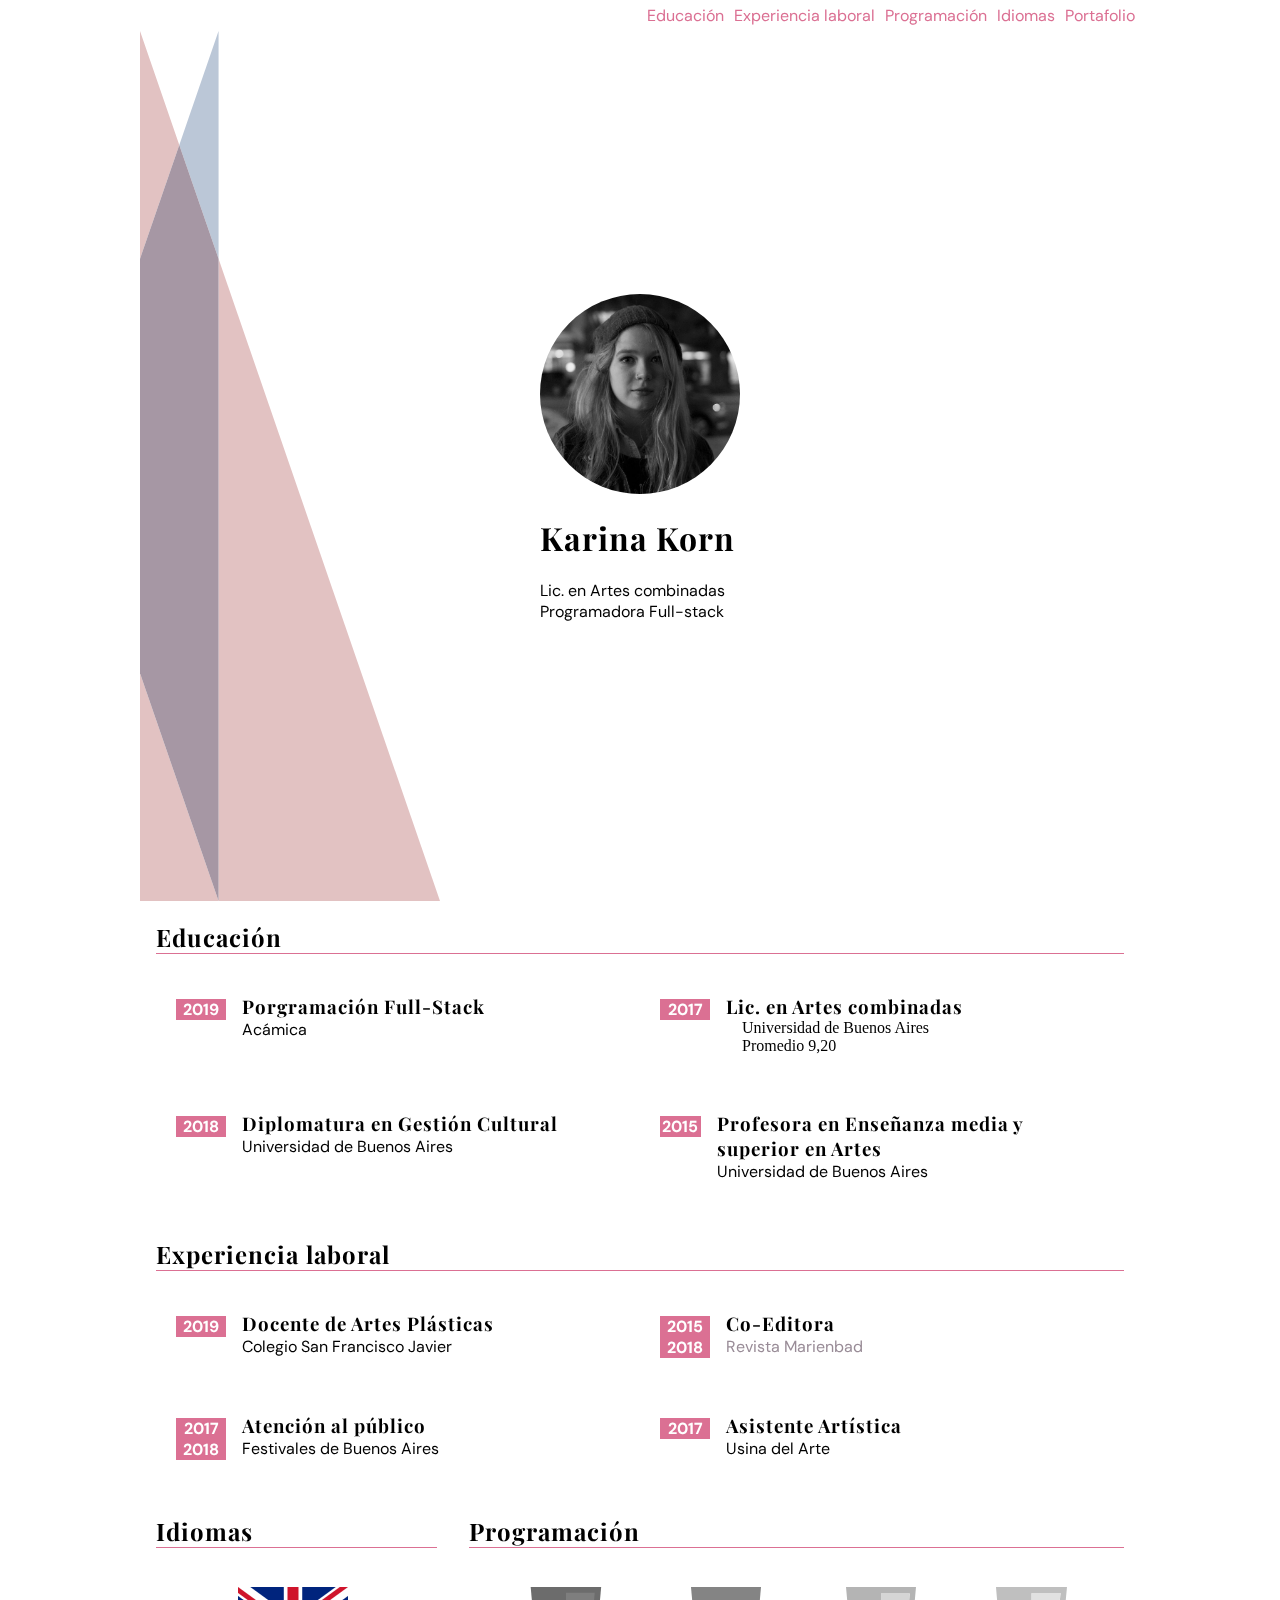
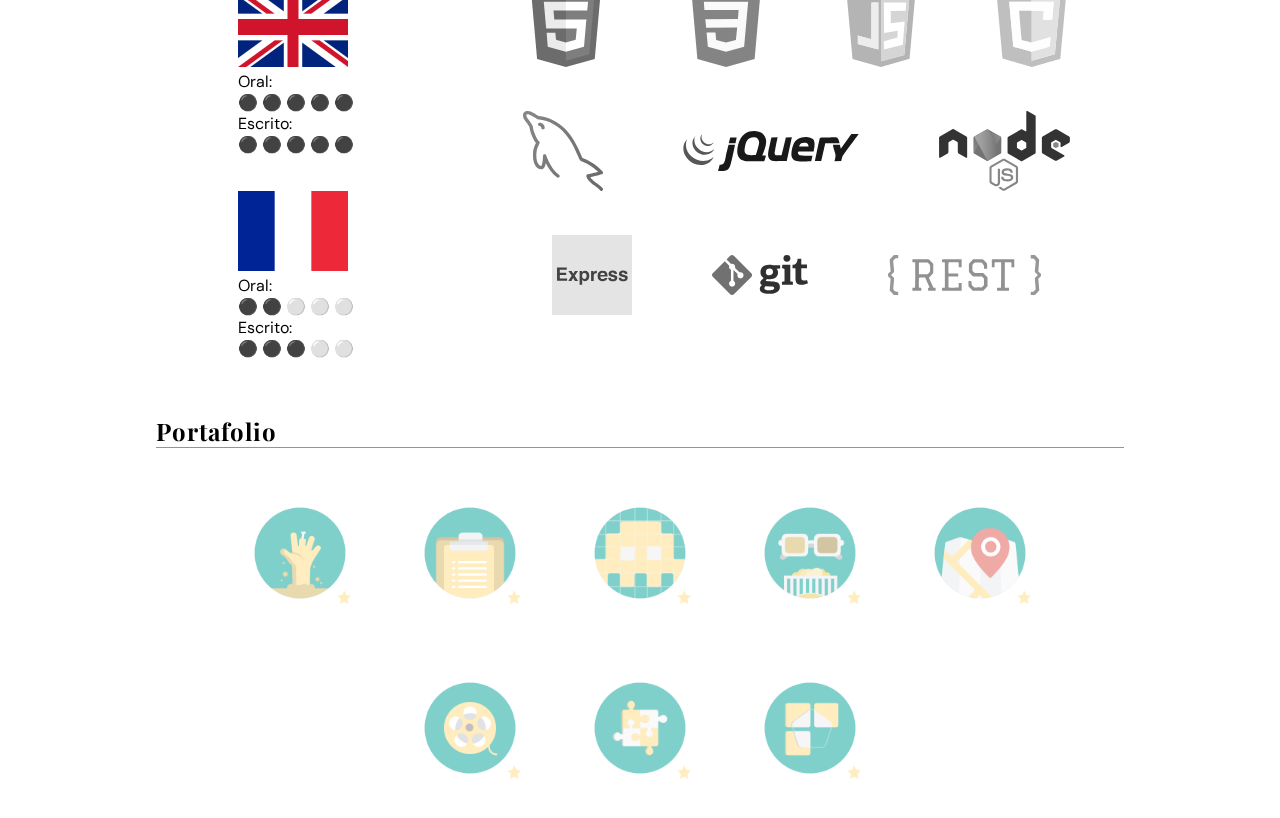
==== index.html @ 9b8652dd "Fixing github pages" ====
<!DOCTYPE html>
<html lang="es">

<head>
    <meta charset="UTF-8">
    <meta name="viewport" content="width=device-width, initial-scale=1.0">
    <meta http-equiv="X-UA-Compatible" content="ie=edge">
    <title>CV Karina Korn</title>
    <link href="https://fonts.googleapis.com/css?family=DM+Sans|Playfair+Display&display=swap" rel="stylesheet">
    <link rel="stylesheet" href="style.css">
    <!-- FAVICON -->
    <link rel="apple-touch-icon" sizes="57x57" href="favicon/apple-icon-57x57.png">
    <link rel="apple-touch-icon" sizes="60x60" href="favicon/apple-icon-60x60.png">
    <link rel="apple-touch-icon" sizes="72x72" href="favicon/apple-icon-72x72.png">
    <link rel="apple-touch-icon" sizes="76x76" href="favicon/apple-icon-76x76.png">
    <link rel="apple-touch-icon" sizes="114x114" href="favicon/apple-icon-114x114.png">
    <link rel="apple-touch-icon" sizes="120x120" href="favicon/apple-icon-120x120.png">
    <link rel="apple-touch-icon" sizes="144x144" href="favicon/apple-icon-144x144.png">
    <link rel="apple-touch-icon" sizes="152x152" href="favicon/apple-icon-152x152.png">
    <link rel="apple-touch-icon" sizes="180x180" href="favicon/apple-icon-180x180.png">
    <link rel="icon" type="image/png" sizes="192x192" href="favicon/android-icon-192x192.png">
    <link rel="icon" type="image/png" sizes="32x32" href="favicon/favicon-32x32.png">
    <link rel="icon" type="image/png" sizes="96x96" href="favicon/favicon-96x96.png">
    <link rel="icon" type="image/png" sizes="16x16" href="favicon/favicon-16x16.png">
    <link rel="manifest" href="/favicon/manifest.json">
    <meta name="msapplication-TileColor" content="#ffffff">
    <meta name="msapplication-TileImage" content="/favicon/ms-icon-144x144.png">
    <meta name="theme-color" content="#ffffff">
    <!-- END FAVICON -->
</head>

<body>
    <div class="main_container">

        <header>
            <nav id="menu_principal" class="flex_container flex_right">
                <a class="hvr-underline-from-center " href="#educacion">Educación</a>
                <a class="hvr-underline-from-center" href="#laboral"> Experiencia laboral </a>
                <a class="hvr-underline-from-center" href="#programacion"> Programación </a>
                <a class="hvr-underline-from-center" href="#idiomas"> Idiomas</a>
                <a class="hvr-underline-from-center" href="#portafolio"> Portafolio</a>
            </nav>
            <div id="portada">
                <img src="portada/bkg01.svg" alt="Fondo">
            </div>
            <div id="presentacion" class="flex_container flex_center flex_middle">
                <div>
                    <div class="avatar" alt="Karina Korn">
                    </div>
                    <h1> Karina Korn</h1>
                    <p>Lic. en Artes combinadas</br>Programadora Full-stack</p>
                </div>
            </div>
        </header>
        <section id="educacion">
            <h2>Educación</h2>
            <div class="flex_container flex_wrap">
                <div class="card">
                    <div class="title">
                        <h3>Porgramación Full-Stack</h3>
                        <p>Acámica</p>
                    </div>
                    <div class="year">
                        <div>
                            <span>2019</span>
                        </div>
                    </div>
                </div>
                <div class="card">
                    <div class="title">
                        <h3>Lic. en Artes combinadas</h3>
                        <section>Universidad de Buenos Aires</br>Promedio 9,20</P>
                    </div>
                    <div class="year">
                        <div>
                            <span>2017</span>
                        </div>
                    </div>
                </div>
                <div class="card">
                    <div class="title">
                        <H3>Diplomatura en Gestión Cultural</H3>
                        <p>Universidad de Buenos Aires</p>
                    </div>
                    <div class="year">
                        <div>
                            <span> 2018</span>
                        </div>
                    </div>
                </div>
                <div class="card">
                    <div class="title">
                        <h3>Profesora en Enseñanza media y superior en Artes</h3>
                        <p>Universidad de Buenos Aires</p>
                    </div>
                    <div class="year">
                        <div>
                            <span> 2015</span>
                        </div>
                    </div>
                </div>
            </div>
        </section>
        <section id="laboral">
            <h2>Experiencia laboral</h2>
            <div class="flex_container flex_wrap flex_space_around">
                <div class="card">
                    <div class="title">
                        <h3>Docente de Artes Plásticas</h3>
                        <p>Colegio San Francisco Javier</p>
                    </div>
                    <div class="year">
                        <div>
                            <span>2019</span>
                        </div>
                    </div>
                </div>
                <div class="card">
                    <div class="title">
                        <h3>Co-Editora</h3>
                        <p><a href="http://www.marienbad.com.ar/autor/karina-korn" target="_blank">Revista
                                Marienbad</a></p>
                    </div>
                    <div class="year">
                        <div>
                            <span>2015</span>
                            </br><span>2018</span>
                        </div>
                    </div>
                </div>
                <div class="card">
                    <div class="title">
                        <h3>Atención al público</h3>
                        <p>Festivales de Buenos Aires</p>
                    </div>
                    <div class="year">
                        <div>
                            <span>2017</span>
                            </br><span>2018</span>
                        </div>
                    </div>
                </div>
                <div class="card">
                    <div class="title">
                        <h3>Asistente Artística</h3>
                        <p>Usina del Arte</p>
                    </div>
                    <div class="year">
                        <div>
                            <span>2017</span>
                        </div>
                    </div>
                </div>
            </div>
        </section>

        <div id="container_programacion_idiomas" class="flex_container">
            <section id="idiomas">
                <h2>Idiomas</h2>
                <div class="flex_container flex_center">
                    <div class="flex_column">
                        <div class="card flex_column">
                            <div class="flag">
                                <img src="idiomas/ingles.png" alt="Inglés" title="Inglés">
                            </div>
                            <div class="level">
                                <p>
                                    Oral: </br>
                                    &#9899 &#9899 &#9899 &#9899 &#9899 </br>
                                    Escrito:</br>
                                    &#9899 &#9899 &#9899 &#9899 &#9899
                                </p>
                            </div>
                        </div>
                        <div class="card flex_column">
                            <div class="flag">
                                <img src="idiomas/francia.svg" alt="Francés" title="Francés">
                            </div>
                            <div class="level">
                                <p>
                                    Oral: </br>
                                    &#9899 &#9899 &#9898 &#9898 &#9898 </br>
                                    Escrito: </br>
                                    &#9899 &#9899 &#9899 &#9898 &#9898
                                </p>
                            </div>
                        </div>
                    </div>
                </div>
            </section>
            <section id="programacion">
                <h2>Programación</h2>
                <div class="thumbnav flex_container flex_wrap flex_center flex_middle">
                    <div class="thumbimg"><img src="programacion/HTML5.svg" alt="HTML5" title="HTML5"></div>
                    <div class="thumbimg"><img src="programacion/css-3.svg" alt="CSS3" title="CSS3"></div>
                    <div class="thumbimg"><img src="programacion/js.svg" alt="JavaScript Vanilla" title="JavaScript Vanilla">
                    </div>
                    <div class="thumbimg"><img src="programacion/canvas.svg" alt="Canvas" title="Canvas"></div>
                    <div class="thumbimg"><img src="programacion/mysql.svg" alt="MYSQL" title="MYSQL"></div>
                    <div class="thumbimg thumb_mini"><img src="programacion/jquery.svg" alt="JQUERY" title="JQUERY"></div>
                    <div class="thumbimg"><img src="programacion/node.svg" alt="Node.JS" title="Node.JS"></div>
                    <div class="thumbimg"><img src="programacion/express.svg" alt="Express" title="Express"></div>
                    <div class="thumbimg thumb_mini"><img src="programacion/Git.svg" alt="Git" title="Git"></div>
                    <div class="thumbimg thumb_mini"><img src="programacion/api-rest.svg" alt="APIs-Rest" title="APIs-Rest">
                    </div>
                </div>
            </section>
        </div>

        <section id="portafolio" class="section">
            <h2>Portafolio</h2>
            <div class="thumbnav flex_container flex_wrap flex_center flex_middle">
                <div class="thumbimg"><a href="Proximamente/Proximamente.html" target="_blank"><img
                            src="portafolio/ciudad-zombie-icon.png" alt="Ciudad Zombie" title="Ir a Ciudad Zombie"></a>
                </div>
                <div class="thumbimg"><a href="Proximamente/Proximamente.html" target="_blank"><img
                            src="portafolio/encuestados-icon.png" alt="Encuestados" title="Ir a Encuestados"></a></div>
                <div class="thumbimg"><a href="Proximamente/Proximamente.html" target="_blank"><img
                            src="portafolio/pixel-art-icon.png" alt="Pixel Art" title="Ir a Pixel Art"></a></div>
                <div class="thumbimg"><a href="Proximamente/Proximamente.html" target="_blank"><img
                            src="portafolio/peli-vs-peli-icon.png" alt="Peli vs Peli" title="Ir a Peli vs Peli"></a></div>
                <div class="thumbimg"><a href="Proximamente/Proximamente.html" target="_blank"><img
                            src="portafolio/mapa-interactivo-icon.png" alt="Mapa Interactivo" title="Ir a Mapa Interactivo"></a>
                </div>
                <div class="thumbimg"><a href="Proximamente/Proximamente.html" target="_blank"><img
                            src="portafolio/que-veo-icon.png" alt="Qué Veo" title="Ir a Qué veo"></a></div>
                <div class="thumbimg"><a href="Proximamente/Proximamente.html" target="_blank"><img
                                src="portafolio/recargado-icon.png" alt="Recargado" title="Ir a Recargado"></a></div>
                <div class="thumbimg"><a href="Proximamente/Proximamente.html" target="_blank"><img
                            src="portafolio/rompecabezas-icon.png" alt="Rompecabeza" title="Ir a Rompecabezas"></a></div>
            </div>
        </section>
    </div>
</body>

</html>
---- style.css ----
/* AJUSTES GENERALES */
body {
    /* flex: 100%;   */
    margin: 0px;  
}
/* .main_container {
    width: 1000px;
    margin: 0px auto;
} */
.flex_container {
    display: flex;
}
.flex_center {
    justify-content: center;
} 
.flex_right {
    justify-content: flex-end;
}
.flex_left {
    justify-content: flex-start;
}
.flex_space_around {
    justify-content: space-around;
}
.flex_middle {
    align-items: center;
}
.flex_column  {
    flex-direction: column;
}
.flex_wrap {
    flex-wrap: wrap;
}

/* TIPOGRAFÍAS */
span, p, a {
    font-family: 'DM Sans', sans-serif;
}
h1, h2, h3 {
    font-family: 'Playfair Display', serif;
    letter-spacing: 1px;
}
a {
    text-decoration: none;
}

/* ICONOS e IMAGENES */
.avatar {
    width: 200px;
    height: 200px;
    border-radius: 100%;
    background-image: url("portada/Karina.jpg");
    background-position: center;
    background-size: cover;
}
.flag img {
    width: 110px;
    height: 80px;
}
/* NAV */
/* Underline From Center */
.hvr-underline-from-center {
    display: inline-block;
    vertical-align: middle;
    -webkit-transform: perspective(1px) translateZ(0);
    transform: perspective(1px) translateZ(0);
    box-shadow: 0 0 1px rgba(0, 0, 0, 0);
    position: relative;
    overflow: hidden;
  }
  .hvr-underline-from-center:before {
    content: "";
    position: absolute;
    z-index: -1;
    left: 51%;
    right: 51%;
    bottom: 0;
    background:#BBC7D7;
    height: 2px;
    -webkit-transition-property: left, right;
    transition-property: left, right;
    -webkit-transition-duration: 0.3s;
    transition-duration: 0.3s;
    -webkit-transition-timing-function: ease-out;
    transition-timing-function: ease-out;
  }
  .hvr-underline-from-center:hover:before, .hvr-underline-from-center:focus:before, .hvr-underline-from-center:active:before {
    left: 0;
    right: 0;
  }

/* PORTADA */
#portada {
    position: absolute;
    mix-blend-mode: multiply;
}
#portada img,
#presentacion {
    height: calc(100vh - 30px);
}
nav#menu_principal {
    background-color: white;
}
nav#menu_principal a {
    color: palevioletred;
    padding: 5px;
}

/* SECCIONES */
section  {
    margin: 0px 16px;
}
section h2 {
    border-bottom: 1px solid palevioletred;
}

/* CARD */
.card {
    flex: 40%;
    display: flex;
    margin: 20px;
}
.card p {
    margin-top: 0px;
}
.card a, a:visited {
    color: rgb(153, 140, 151);
}
.title {
    order: 1;
    margin-left: 16px;
}
.title h3 {
    color: black;
    font-style: bold;
    margin: 0px;
}
.year {
    flex-basis: 50px;
    order: -1;
}
.year>div {
    background-color: palevioletred;
    text-align: center;
    margin-top: 5px;
}
.year span {
    color: white;
    font-weight: bold;
}

/* SIDE */
#idiomas {
    flex: 30%;
}

/* PROGRAMACION  */
#programacion {
    flex: 70%;
}
#programacion .thumbimg {
    margin: 20px 40px;
}
#programacion .thumbimg img {
    height: 80px;
}
#programacion .thumb_mini img {
    height: 40px;
}
#programacion .thumbimg {
    filter: grayscale(1);
    transition-duration: 0.5s;
}
#programacion .thumbimg:hover {
    filter: grayscale(0);
}

/* PORTAFOLIO */
#portafolio .thumbimg img {
    width: 170px;
}
#portafolio .thumbimg {
    opacity: 0.5;
    transition-duration: 0.5s;
}
#portafolio .thumbimg:hover {
    opacity: 1;
}


/* RESPONSIVE */
/* Extra small devices (phones, 639px and down) */
@media only screen and (max-width: 639px) {
    .main_container {
        flex-wrap: wrap;
    }
    #portada img,
    #presentacion {
    width: 100vw;
    }
    nav#menu_principal  {
        justify-content: center;
        flex-wrap: wrap;
    }

    .flex_container {
        flex-wrap: wrap;
        width: 100%;
    }
    section {
        margin: 0px 15px;
    }
    #container_programacion_idiomas {
        flex-direction: column;
        justify-content: center;
    }
    #idiomas .card {
        margin-bottom: 60px;
    }
    #idiomas .card:last-child {
        margin-bottom: 30px;
    }
    .level, .flag img {
        height: 70px;
    }
    #programacion .thumbimg img {
        width: 80px;
        height: 60px;
    }
    #programacion .thumb_mini img {
        height: 80px;
    }
    #portafolio .thumbimg img {
        width: 150px;
    }
} 


/* Medium devices (landscape tablets, 768px and up) */
@media only screen and (min-width: 768px) {
    .container {
        flex-basis: 900px;
    }
} 

/* Large devices (laptops/desktops, 992px and up) */
@media only screen and (min-width: 1200px) {
    .main_container {
        width: 1000px;
        margin: 0px auto;
    }

} 


/*  PENDIENTE !
    - Arreglar el responsive y el breaking-line
   
    

*/
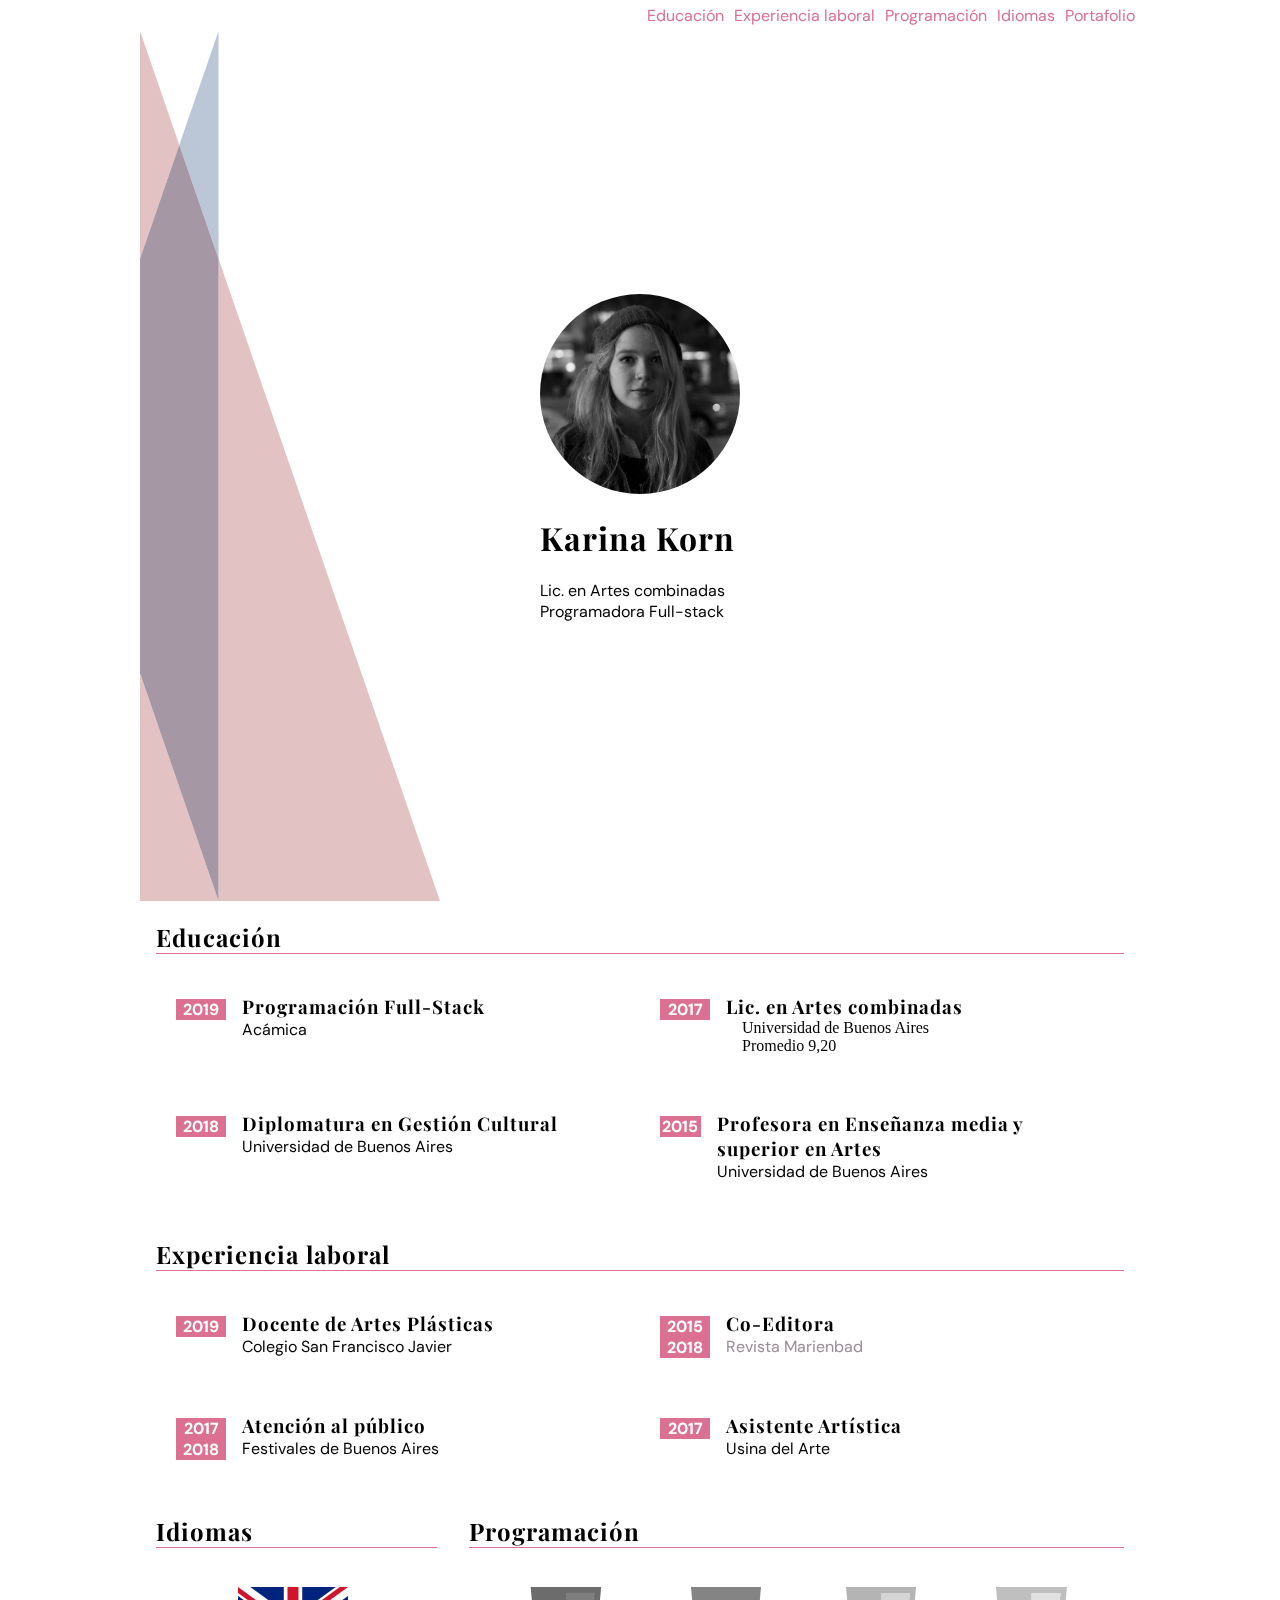
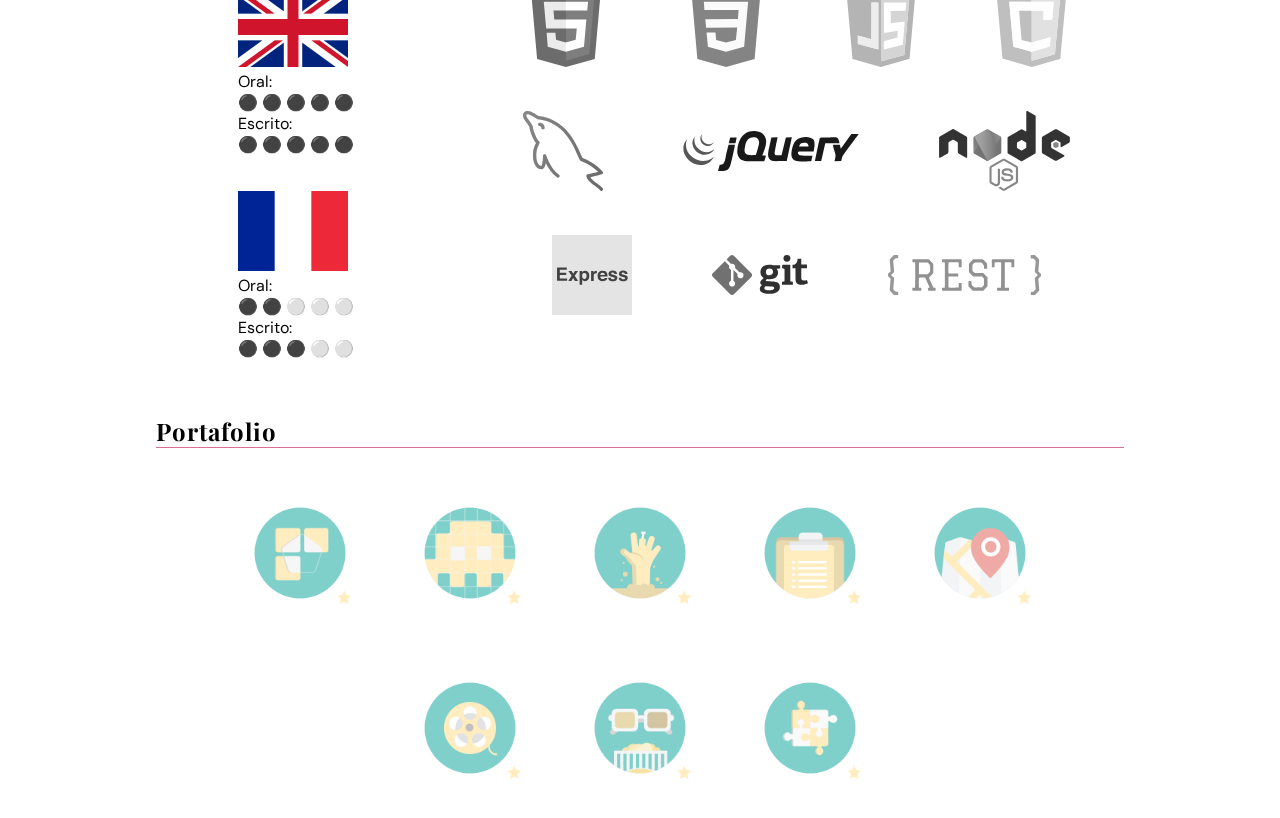
==== commit c218bb48: "path fixed" ====
--- a/index.html
+++ b/index.html
@@ -19,9 +19,9 @@
     <link rel="apple-touch-icon" sizes="152x152" href="favicon/apple-icon-152x152.png">
     <link rel="apple-touch-icon" sizes="180x180" href="favicon/apple-icon-180x180.png">
     <link rel="icon" type="image/png" sizes="192x192" href="favicon/android-icon-192x192.png">
-    <link rel="icon" type="image/png" sizes="32x32" href="favicon/favicon-32x32.png">
-    <link rel="icon" type="image/png" sizes="96x96" href="favicon/favicon-96x96.png">
-    <link rel="icon" type="image/png" sizes="16x16" href="favicon/favicon-16x16.png">
+    <link rel="icon" type="image/png" sizes="32x32" href="./favicon/favicon-32x32.png">
+    <link rel="icon" type="image/png" sizes="96x96" href="./favicon/favicon-96x96.png">
+    <link rel="icon" type="image/png" sizes="16x16" href="./favicon/favicon-16x16.png">
     <link rel="manifest" href="/favicon/manifest.json">
     <meta name="msapplication-TileColor" content="#ffffff">
     <meta name="msapplication-TileImage" content="/favicon/ms-icon-144x144.png">
@@ -57,7 +57,7 @@
             <div class="flex_container flex_wrap">
                 <div class="card">
                     <div class="title">
-                        <h3>Porgramación Full-Stack</h3>
+                        <h3>Programación Full-Stack</h3>
                         <p>Acámica</p>
                     </div>
                     <div class="year">
@@ -210,24 +210,24 @@
         <section id="portafolio" class="section">
             <h2>Portafolio</h2>
             <div class="thumbnav flex_container flex_wrap flex_center flex_middle">
-                <div class="thumbimg"><a href="Proximamente/Proximamente.html" target="_blank"><img
+                <div class="thumbimg"><a href="proximamente/proximamente.html" target="_blank"><img
+                            src="portafolio/rompecabezas-icon.png" alt="Rompecabeza" title="Ir a Rompecabezas"></a></div>
+                <div class="thumbimg"><a href="https://github.com/karinakorn/Pixel-Art" target="_blank"><img
+                            src="portafolio/pixel-art-icon.png" alt="Pixel Art" title="Ir a Pixel Art"></a></div>
+                <div class="thumbimg"><a href="proximamente/proximamente.html" target="_blank"><img
                             src="portafolio/ciudad-zombie-icon.png" alt="Ciudad Zombie" title="Ir a Ciudad Zombie"></a>
                 </div>
-                <div class="thumbimg"><a href="Proximamente/Proximamente.html" target="_blank"><img
+                <div class="thumbimg"><a href="proximamente/proximamente.html" target="_blank"><img
                             src="portafolio/encuestados-icon.png" alt="Encuestados" title="Ir a Encuestados"></a></div>
-                <div class="thumbimg"><a href="Proximamente/Proximamente.html" target="_blank"><img
-                            src="portafolio/pixel-art-icon.png" alt="Pixel Art" title="Ir a Pixel Art"></a></div>
-                <div class="thumbimg"><a href="Proximamente/Proximamente.html" target="_blank"><img
+                <div class="thumbimg"><a href="proximamente/proximamente.html" target="_blank"><img
+                                src="portafolio/mapa-interactivo-icon.png" alt="Mapa Interactivo" title="Ir a Mapa Interactivo"></a></div>
+                                <div class="thumbimg"><a href="proximamente/proximamente.html" target="_blank"><img
+                                    src="portafolio/que-veo-icon.png" alt="Qué Veo" title="Ir a Qué veo"></a></div>
+                <div class="thumbimg"><a href="proximamente/proximamente.html" target="_blank"><img
                             src="portafolio/peli-vs-peli-icon.png" alt="Peli vs Peli" title="Ir a Peli vs Peli"></a></div>
-                <div class="thumbimg"><a href="Proximamente/Proximamente.html" target="_blank"><img
-                            src="portafolio/mapa-interactivo-icon.png" alt="Mapa Interactivo" title="Ir a Mapa Interactivo"></a>
-                </div>
-                <div class="thumbimg"><a href="Proximamente/Proximamente.html" target="_blank"><img
-                            src="portafolio/que-veo-icon.png" alt="Qué Veo" title="Ir a Qué veo"></a></div>
-                <div class="thumbimg"><a href="Proximamente/Proximamente.html" target="_blank"><img
+                <div class="thumbimg"><a href="proximamente/proximamente.html" target="_blank"><img
                                 src="portafolio/recargado-icon.png" alt="Recargado" title="Ir a Recargado"></a></div>
-                <div class="thumbimg"><a href="Proximamente/Proximamente.html" target="_blank"><img
-                            src="portafolio/rompecabezas-icon.png" alt="Rompecabeza" title="Ir a Rompecabezas"></a></div>
+    
             </div>
         </section>
     </div>
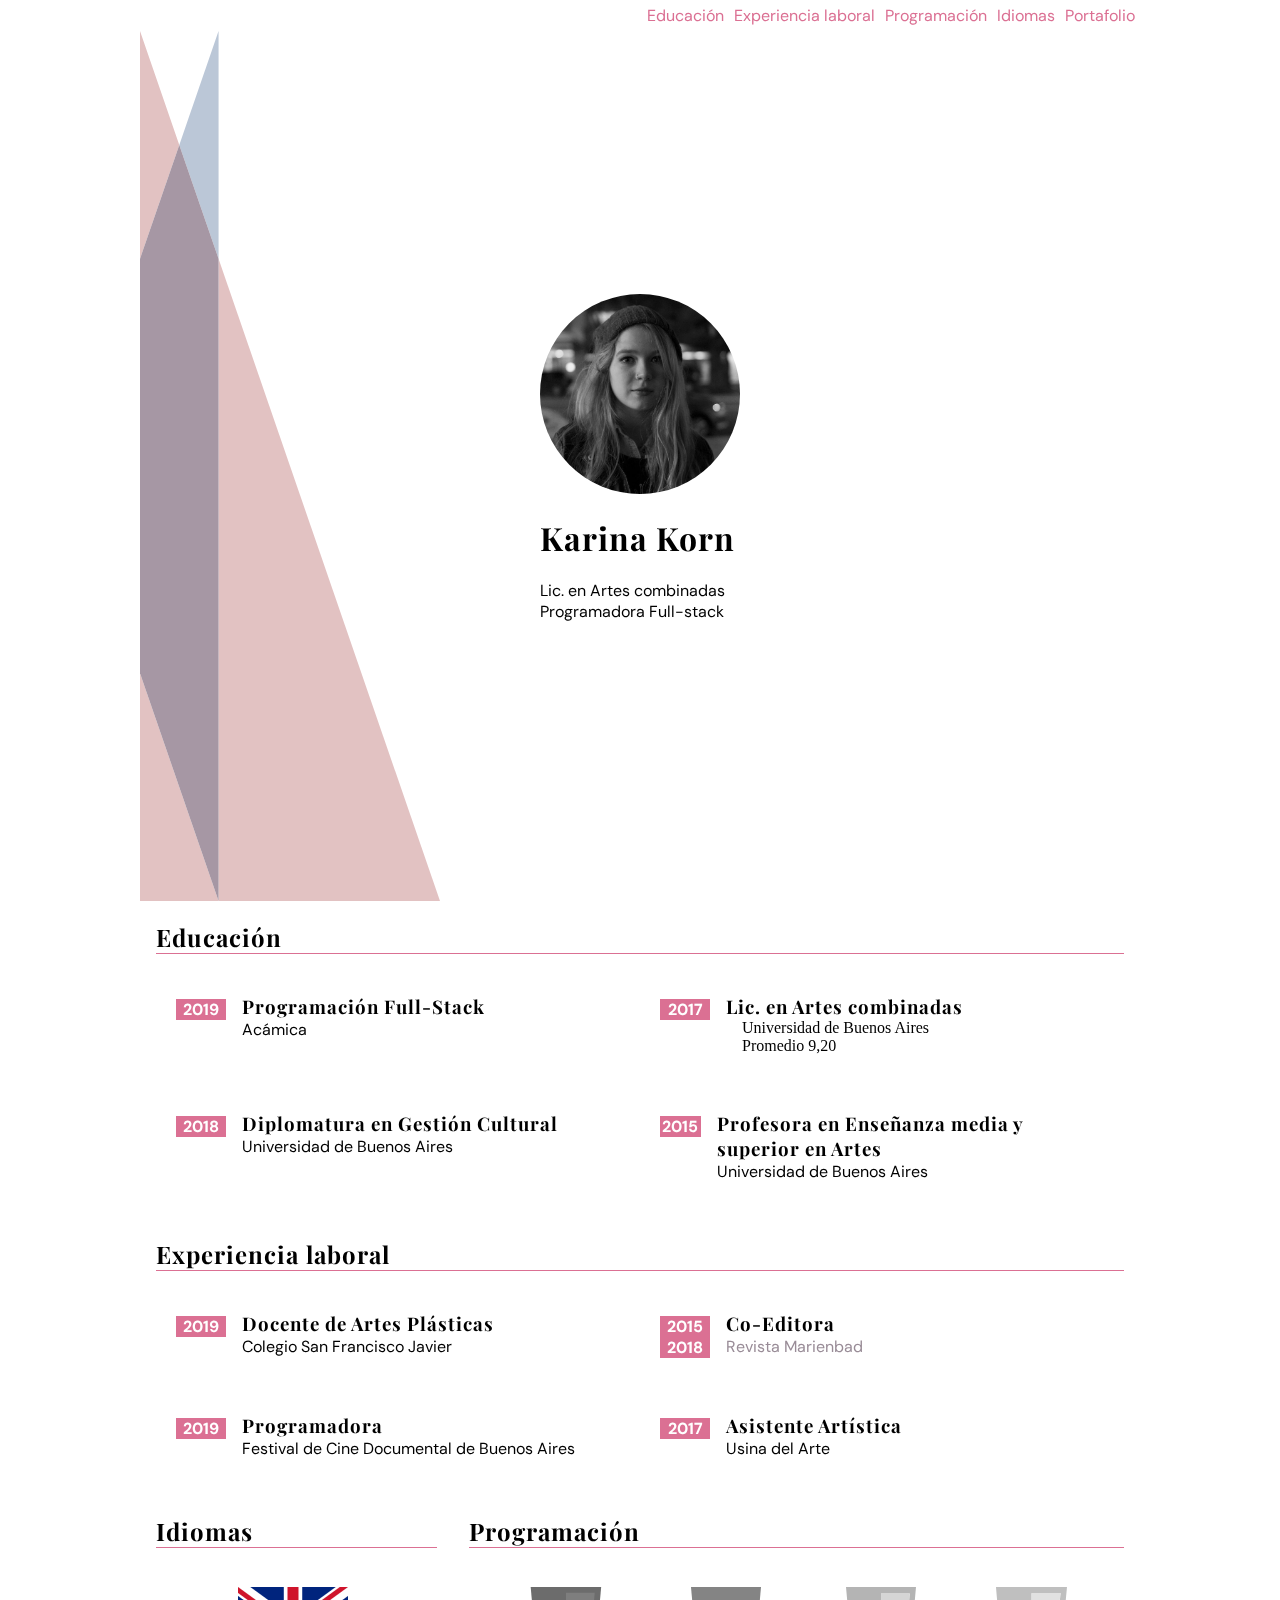
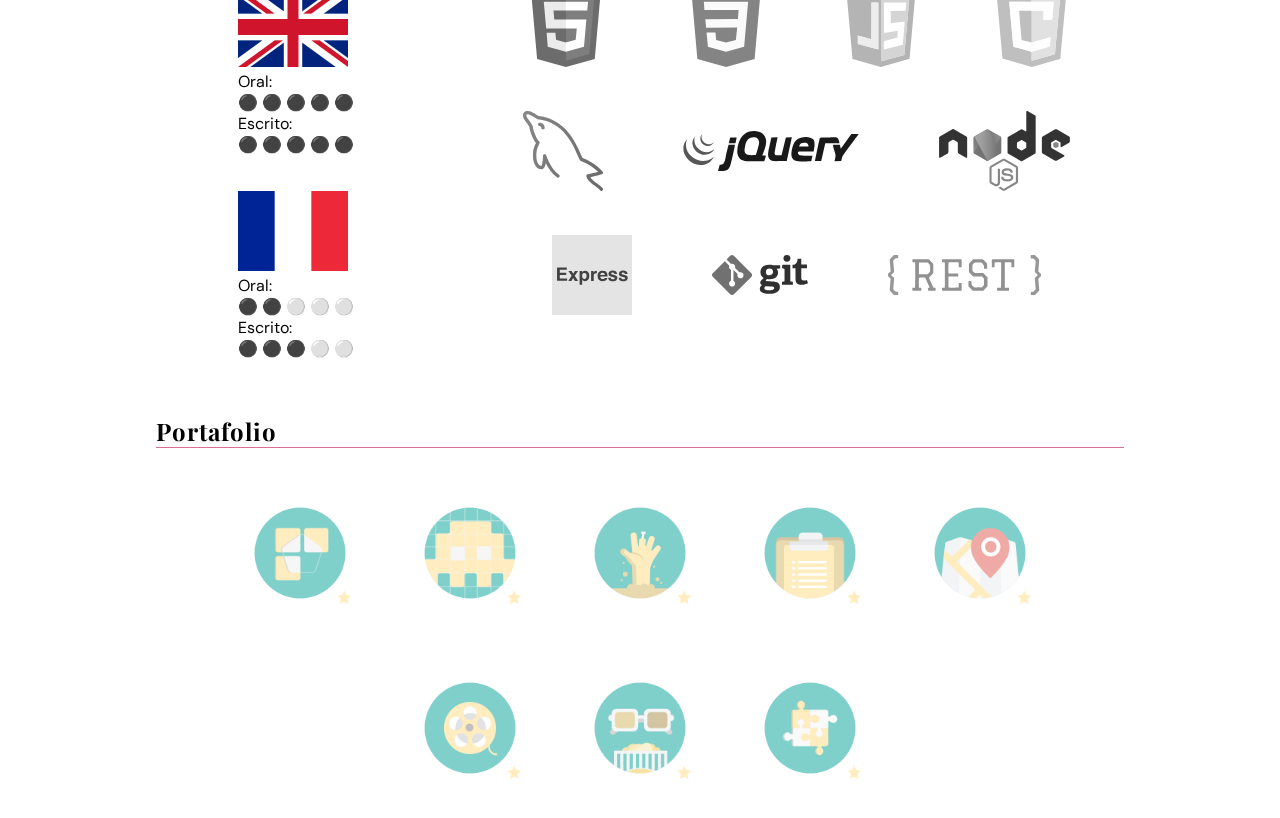
==== commit eedf4bab: "folders are ordered" ====
--- a/index.html
+++ b/index.html
@@ -7,24 +7,24 @@
     <meta http-equiv="X-UA-Compatible" content="ie=edge">
     <title>CV Karina Korn</title>
     <link href="https://fonts.googleapis.com/css?family=DM+Sans|Playfair+Display&display=swap" rel="stylesheet">
-    <link rel="stylesheet" href="style.css">
+    <link rel="stylesheet" href="css/style.css">
     <!-- FAVICON -->
-    <link rel="apple-touch-icon" sizes="57x57" href="favicon/apple-icon-57x57.png">
-    <link rel="apple-touch-icon" sizes="60x60" href="favicon/apple-icon-60x60.png">
-    <link rel="apple-touch-icon" sizes="72x72" href="favicon/apple-icon-72x72.png">
-    <link rel="apple-touch-icon" sizes="76x76" href="favicon/apple-icon-76x76.png">
-    <link rel="apple-touch-icon" sizes="114x114" href="favicon/apple-icon-114x114.png">
-    <link rel="apple-touch-icon" sizes="120x120" href="favicon/apple-icon-120x120.png">
-    <link rel="apple-touch-icon" sizes="144x144" href="favicon/apple-icon-144x144.png">
-    <link rel="apple-touch-icon" sizes="152x152" href="favicon/apple-icon-152x152.png">
-    <link rel="apple-touch-icon" sizes="180x180" href="favicon/apple-icon-180x180.png">
-    <link rel="icon" type="image/png" sizes="192x192" href="favicon/android-icon-192x192.png">
-    <link rel="icon" type="image/png" sizes="32x32" href="./favicon/favicon-32x32.png">
-    <link rel="icon" type="image/png" sizes="96x96" href="./favicon/favicon-96x96.png">
-    <link rel="icon" type="image/png" sizes="16x16" href="./favicon/favicon-16x16.png">
-    <link rel="manifest" href="/favicon/manifest.json">
+    <link rel="apple-touch-icon" sizes="57x57" href="img/favicon/apple-icon-57x57.png">
+    <link rel="apple-touch-icon" sizes="60x60" href="img/favicon/apple-icon-60x60.png">
+    <link rel="apple-touch-icon" sizes="72x72" href="img/favicon/apple-icon-72x72.png">
+    <link rel="apple-touch-icon" sizes="76x76" href="img/favicon/apple-icon-76x76.png">
+    <link rel="apple-touch-icon" sizes="114x114" href="img/favicon/apple-icon-114x114.png">
+    <link rel="apple-touch-icon" sizes="120x120" href="img/favicon/apple-icon-120x120.png">
+    <link rel="apple-touch-icon" sizes="144x144" href="img/favicon/apple-icon-144x144.png">
+    <link rel="apple-touch-icon" sizes="152x152" href="img/favicon/apple-icon-152x152.png">
+    <link rel="apple-touch-icon" sizes="180x180" href="img/favicon/apple-icon-180x180.png">
+    <link rel="icon" type="image/png" sizes="192x192" href="img/favicon/android-icon-192x192.png">
+    <link rel="icon" type="image/png" sizes="32x32" href="img/favicon/favicon-32x32.png">
+    <link rel="icon" type="image/png" sizes="96x96" href="img/favicon/favicon-96x96.png">
+    <link rel="icon" type="image/png" sizes="16x16" href="img/favicon/favicon-16x16.png">
+    <link rel="manifest" href="img/favicon/manifest.json">
     <meta name="msapplication-TileColor" content="#ffffff">
-    <meta name="msapplication-TileImage" content="/favicon/ms-icon-144x144.png">
+    <meta name="msapplication-TileImage" content="img/favicon/ms-icon-144x144.png">
     <meta name="theme-color" content="#ffffff">
     <!-- END FAVICON -->
 </head>
@@ -41,7 +41,7 @@
                 <a class="hvr-underline-from-center" href="#portafolio"> Portafolio</a>
             </nav>
             <div id="portada">
-                <img src="portada/bkg01.svg" alt="Fondo">
+                <img src="img/portada/bkg01.svg" alt="Fondo">
             </div>
             <div id="presentacion" class="flex_container flex_center flex_middle">
                 <div>
@@ -130,13 +130,12 @@
                 </div>
                 <div class="card">
                     <div class="title">
-                        <h3>Atención al público</h3>
-                        <p>Festivales de Buenos Aires</p>
-                    </div>
-                    <div class="year">
-                        <div>
-                            <span>2017</span>
-                            </br><span>2018</span>
+                        <h3>Programadora</h3>
+                        <p>Festival de Cine Documental de Buenos Aires</p>
+                    </div>
+                    <div class="year">
+                        <div>
+                            <span>2019</span>
                         </div>
                     </div>
                 </div>
@@ -161,7 +160,7 @@
                     <div class="flex_column">
                         <div class="card flex_column">
                             <div class="flag">
-                                <img src="idiomas/ingles.png" alt="Inglés" title="Inglés">
+                                <img src="img/idiomas/ingles.png" alt="Inglés" title="Inglés">
                             </div>
                             <div class="level">
                                 <p>
@@ -174,7 +173,7 @@
                         </div>
                         <div class="card flex_column">
                             <div class="flag">
-                                <img src="idiomas/francia.svg" alt="Francés" title="Francés">
+                                <img src="img/idiomas/francia.svg" alt="Francés" title="Francés">
                             </div>
                             <div class="level">
                                 <p>
@@ -191,17 +190,20 @@
             <section id="programacion">
                 <h2>Programación</h2>
                 <div class="thumbnav flex_container flex_wrap flex_center flex_middle">
-                    <div class="thumbimg"><img src="programacion/HTML5.svg" alt="HTML5" title="HTML5"></div>
-                    <div class="thumbimg"><img src="programacion/css-3.svg" alt="CSS3" title="CSS3"></div>
-                    <div class="thumbimg"><img src="programacion/js.svg" alt="JavaScript Vanilla" title="JavaScript Vanilla">
-                    </div>
-                    <div class="thumbimg"><img src="programacion/canvas.svg" alt="Canvas" title="Canvas"></div>
-                    <div class="thumbimg"><img src="programacion/mysql.svg" alt="MYSQL" title="MYSQL"></div>
-                    <div class="thumbimg thumb_mini"><img src="programacion/jquery.svg" alt="JQUERY" title="JQUERY"></div>
-                    <div class="thumbimg"><img src="programacion/node.svg" alt="Node.JS" title="Node.JS"></div>
-                    <div class="thumbimg"><img src="programacion/express.svg" alt="Express" title="Express"></div>
-                    <div class="thumbimg thumb_mini"><img src="programacion/Git.svg" alt="Git" title="Git"></div>
-                    <div class="thumbimg thumb_mini"><img src="programacion/api-rest.svg" alt="APIs-Rest" title="APIs-Rest">
+                    <div class="thumbimg"><img src="img/programacion/HTML5.svg" alt="HTML5" title="HTML5"></div>
+                    <div class="thumbimg"><img src="img/programacion/css-3.svg" alt="CSS3" title="CSS3"></div>
+                    <div class="thumbimg"><img src="img/programacion/js.svg" alt="JavaScript Vanilla"
+                            title="JavaScript Vanilla">
+                    </div>
+                    <div class="thumbimg"><img src="img/programacion/canvas.svg" alt="Canvas" title="Canvas"></div>
+                    <div class="thumbimg"><img src="img/programacion/mysql.svg" alt="MYSQL" title="MYSQL"></div>
+                    <div class="thumbimg thumb_mini"><img src="img/programacion/jquery.svg" alt="JQUERY" title="JQUERY">
+                    </div>
+                    <div class="thumbimg"><img src="img/programacion/node.svg" alt="Node.JS" title="Node.JS"></div>
+                    <div class="thumbimg"><img src="img/programacion/express.svg" alt="Express" title="Express"></div>
+                    <div class="thumbimg thumb_mini"><img src="img/programacion/Git.svg" alt="Git" title="Git"></div>
+                    <div class="thumbimg thumb_mini"><img src="img/programacion/api-rest.svg" alt="APIs-Rest"
+                            title="APIs-Rest">
                     </div>
                 </div>
             </section>
@@ -210,24 +212,29 @@
         <section id="portafolio" class="section">
             <h2>Portafolio</h2>
             <div class="thumbnav flex_container flex_wrap flex_center flex_middle">
-                <div class="thumbimg"><a href="proximamente/proximamente.html" target="_blank"><img
-                            src="portafolio/rompecabezas-icon.png" alt="Rompecabeza" title="Ir a Rompecabezas"></a></div>
+                <div class="thumbimg"><a href=https://github.com/karinakorn/Adventure-Time-Puzzle" target="_blank"><img
+                            src="img/portafolio/rompecabezas-icon.png" alt="Rompecabeza" title="Ir a Rompecabezas"></a>
+                </div>
                 <div class="thumbimg"><a href="https://github.com/karinakorn/Pixel-Art" target="_blank"><img
-                            src="portafolio/pixel-art-icon.png" alt="Pixel Art" title="Ir a Pixel Art"></a></div>
-                <div class="thumbimg"><a href="proximamente/proximamente.html" target="_blank"><img
-                            src="portafolio/ciudad-zombie-icon.png" alt="Ciudad Zombie" title="Ir a Ciudad Zombie"></a>
-                </div>
-                <div class="thumbimg"><a href="proximamente/proximamente.html" target="_blank"><img
-                            src="portafolio/encuestados-icon.png" alt="Encuestados" title="Ir a Encuestados"></a></div>
-                <div class="thumbimg"><a href="proximamente/proximamente.html" target="_blank"><img
-                                src="portafolio/mapa-interactivo-icon.png" alt="Mapa Interactivo" title="Ir a Mapa Interactivo"></a></div>
-                                <div class="thumbimg"><a href="proximamente/proximamente.html" target="_blank"><img
-                                    src="portafolio/que-veo-icon.png" alt="Qué Veo" title="Ir a Qué veo"></a></div>
-                <div class="thumbimg"><a href="proximamente/proximamente.html" target="_blank"><img
-                            src="portafolio/peli-vs-peli-icon.png" alt="Peli vs Peli" title="Ir a Peli vs Peli"></a></div>
-                <div class="thumbimg"><a href="proximamente/proximamente.html" target="_blank"><img
-                                src="portafolio/recargado-icon.png" alt="Recargado" title="Ir a Recargado"></a></div>
-    
+                            src="img/portafolio/pixel-art-icon.png" alt="Pixel Art" title="Ir a Pixel Art"></a></div>
+                <div class="thumbimg"><a href="https://github.com/karinakorn/Zombie-City" target="_blank"><img
+                            src="img/portafolio/ciudad-zombie-icon.png" alt="Ciudad Zombie"
+                            title="Ir a Ciudad Zombie"></a>
+                </div>
+                <div class="thumbimg"><a href="proximamente.html" target="_blank"><img
+                            src="img/portafolio/encuestados-icon.png" alt="Encuestados" title="Ir a Encuestados"></a>
+                </div>
+                <div class="thumbimg"><a href="proximamente.html" target="_blank"><img
+                            src="img/portafolio/mapa-interactivo-icon.png" alt="Mapa Interactivo"
+                            title="Ir a Mapa Interactivo"></a></div>
+                <div class="thumbimg"><a href="proximamente.html" target="_blank"><img
+                            src="img/portafolio/que-veo-icon.png" alt="Qué Veo" title="Ir a Qué veo"></a></div>
+                <div class="thumbimg"><a href="proximamente.html" target="_blank"><img
+                            src="img/portafolio/peli-vs-peli-icon.png" alt="Peli vs Peli" title="Ir a Peli vs Peli"></a>
+                </div>
+                <div class="thumbimg"><a href="proximamente.html" target="_blank"><img
+                            src="img/portafolio/recargado-icon.png" alt="Recargado" title="Ir a Recargado"></a></div>
+
             </div>
         </section>
     </div>
--- a/css/style.css
+++ b/css/style.css
@@ -0,0 +1,299 @@
+/* AJUSTES GENERALES */
+body {
+    /* flex: 100%;   */
+    margin: 0px;
+}
+
+.flex_container {
+    display: flex;
+}
+
+.flex_center {
+    justify-content: center;
+}
+
+.flex_right {
+    justify-content: flex-end;
+}
+
+.flex_left {
+    justify-content: flex-start;
+}
+
+.flex_space_around {
+    justify-content: space-around;
+}
+
+.flex_middle {
+    align-items: center;
+}
+
+.flex_column {
+    flex-direction: column;
+}
+
+.flex_wrap {
+    flex-wrap: wrap;
+}
+
+/* TIPOGRAFÍAS */
+span,
+p,
+a {
+    font-family: 'DM Sans', sans-serif;
+}
+
+h1,
+h2,
+h3 {
+    font-family: 'Playfair Display', serif;
+    letter-spacing: 1px;
+}
+
+a {
+    text-decoration: none;
+}
+
+/* ICONOS e IMAGENES */
+.avatar {
+    width: 200px;
+    height: 200px;
+    border-radius: 100%;
+    background-image: url("/img/portada/Karina.jpg");
+    background-position: center;
+    background-size: cover;
+}
+
+.flag img {
+    width: 110px;
+    height: 80px;
+}
+
+/* NAV */
+/* Underline From Center */
+.hvr-underline-from-center {
+    display: inline-block;
+    vertical-align: middle;
+    -webkit-transform: perspective(1px) translateZ(0);
+    transform: perspective(1px) translateZ(0);
+    box-shadow: 0 0 1px rgba(0, 0, 0, 0);
+    position: relative;
+    overflow: hidden;
+}
+
+.hvr-underline-from-center:before {
+    content: "";
+    position: absolute;
+    z-index: -1;
+    left: 51%;
+    right: 51%;
+    bottom: 0;
+    background: #BBC7D7;
+    height: 2px;
+    -webkit-transition-property: left, right;
+    transition-property: left, right;
+    -webkit-transition-duration: 0.3s;
+    transition-duration: 0.3s;
+    -webkit-transition-timing-function: ease-out;
+    transition-timing-function: ease-out;
+}
+
+.hvr-underline-from-center:hover:before,
+.hvr-underline-from-center:focus:before,
+.hvr-underline-from-center:active:before {
+    left: 0;
+    right: 0;
+}
+
+/* PORTADA */
+#portada {
+    position: absolute;
+    mix-blend-mode: multiply;
+}
+
+#portada img,
+#presentacion {
+    height: calc(100vh - 30px);
+}
+
+nav#menu_principal {
+    background-color: white;
+}
+
+nav#menu_principal a {
+    color: palevioletred;
+    padding: 5px;
+}
+
+/* SECCIONES */
+section {
+    margin: 0px 16px;
+}
+
+section h2 {
+    border-bottom: 1px solid palevioletred;
+}
+
+/* CARD */
+.card {
+    flex: 40%;
+    display: flex;
+    margin: 20px;
+}
+
+.card p {
+    margin-top: 0px;
+}
+
+.card a,
+a:visited {
+    color: rgb(153, 140, 151);
+}
+
+.title {
+    order: 1;
+    margin-left: 16px;
+}
+
+.title h3 {
+    color: black;
+    font-style: bold;
+    margin: 0px;
+}
+
+.year {
+    flex-basis: 50px;
+    order: -1;
+}
+
+.year>div {
+    background-color: palevioletred;
+    text-align: center;
+    margin-top: 5px;
+}
+
+.year span {
+    color: white;
+    font-weight: bold;
+}
+
+/* SIDE */
+#idiomas {
+    flex: 30%;
+}
+
+/* PROGRAMACION  */
+#programacion {
+    flex: 70%;
+}
+
+#programacion .thumbimg {
+    margin: 20px 40px;
+}
+
+#programacion .thumbimg img {
+    height: 80px;
+}
+
+#programacion .thumb_mini img {
+    height: 40px;
+}
+
+#programacion .thumbimg {
+    filter: grayscale(1);
+    transition-duration: 0.5s;
+}
+
+#programacion .thumbimg:hover {
+    filter: grayscale(0);
+}
+
+/* PORTAFOLIO */
+#portafolio .thumbimg img {
+    width: 170px;
+}
+
+#portafolio .thumbimg {
+    opacity: 0.5;
+    transition-duration: 0.5s;
+}
+
+#portafolio .thumbimg:hover {
+    opacity: 1;
+}
+
+
+/* RESPONSIVE */
+/* Extra small devices (phones, 639px and down) */
+@media only screen and (max-width: 639px) {
+    .main_container {
+        flex-wrap: wrap;
+    }
+
+    #portada img,
+    #presentacion {
+        width: 100vw;
+    }
+
+    nav#menu_principal {
+        justify-content: center;
+        flex-wrap: wrap;
+    }
+
+    .flex_container {
+        flex-wrap: wrap;
+        width: 100%;
+    }
+
+    section {
+        margin: 0px 15px;
+    }
+
+    #container_programacion_idiomas {
+        flex-direction: column;
+        justify-content: center;
+    }
+
+    #idiomas .card {
+        margin-bottom: 60px;
+    }
+
+    #idiomas .card:last-child {
+        margin-bottom: 30px;
+    }
+
+    .level,
+    .flag img {
+        height: 70px;
+    }
+
+    #programacion .thumbimg img {
+        width: 80px;
+        height: 60px;
+    }
+
+    #programacion .thumb_mini img {
+        height: 80px;
+    }
+
+    #portafolio .thumbimg img {
+        width: 150px;
+    }
+}
+
+
+/* Medium devices (landscape tablets, 768px and up) */
+@media only screen and (min-width: 768px) {
+    .container {
+        flex-basis: 900px;
+    }
+}
+
+/* Large devices (laptops/desktops, 992px and up) */
+@media only screen and (min-width: 1200px) {
+    .main_container {
+        width: 1000px;
+        margin: 0px auto;
+    }
+
+}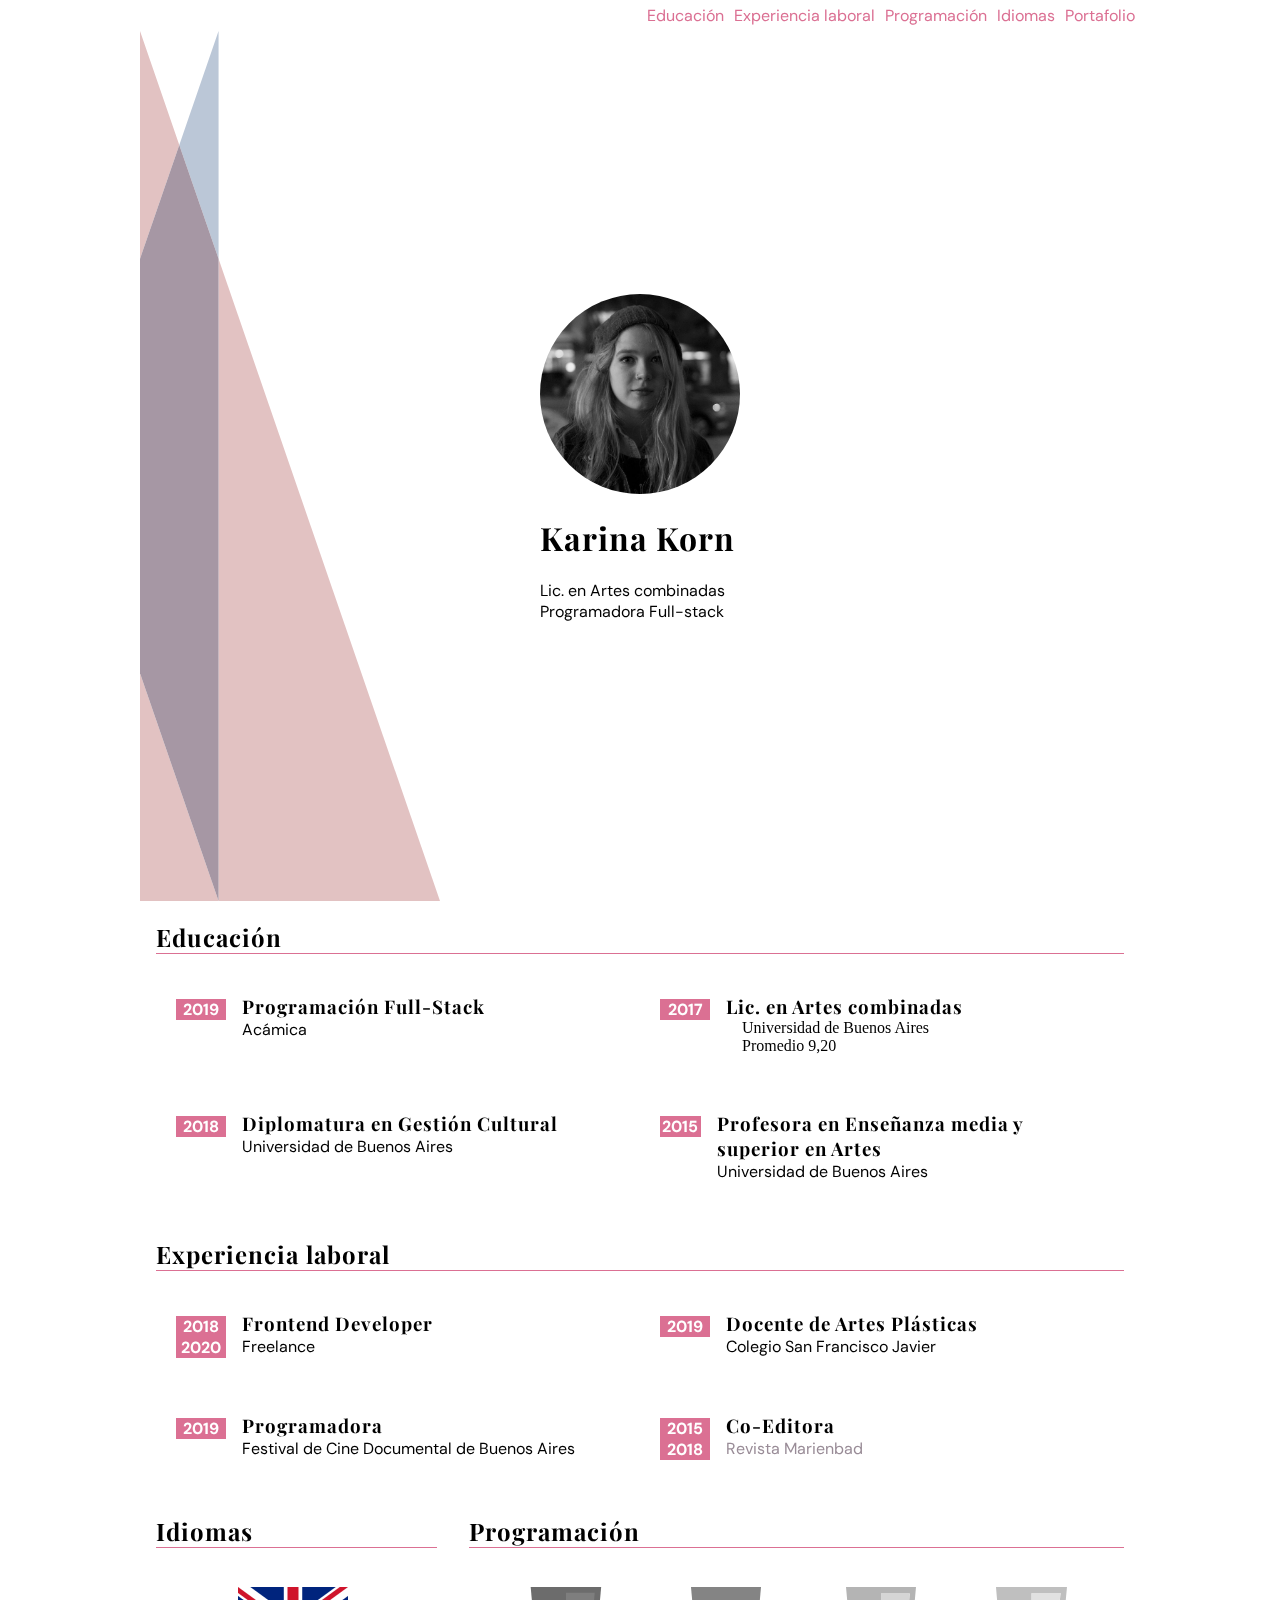
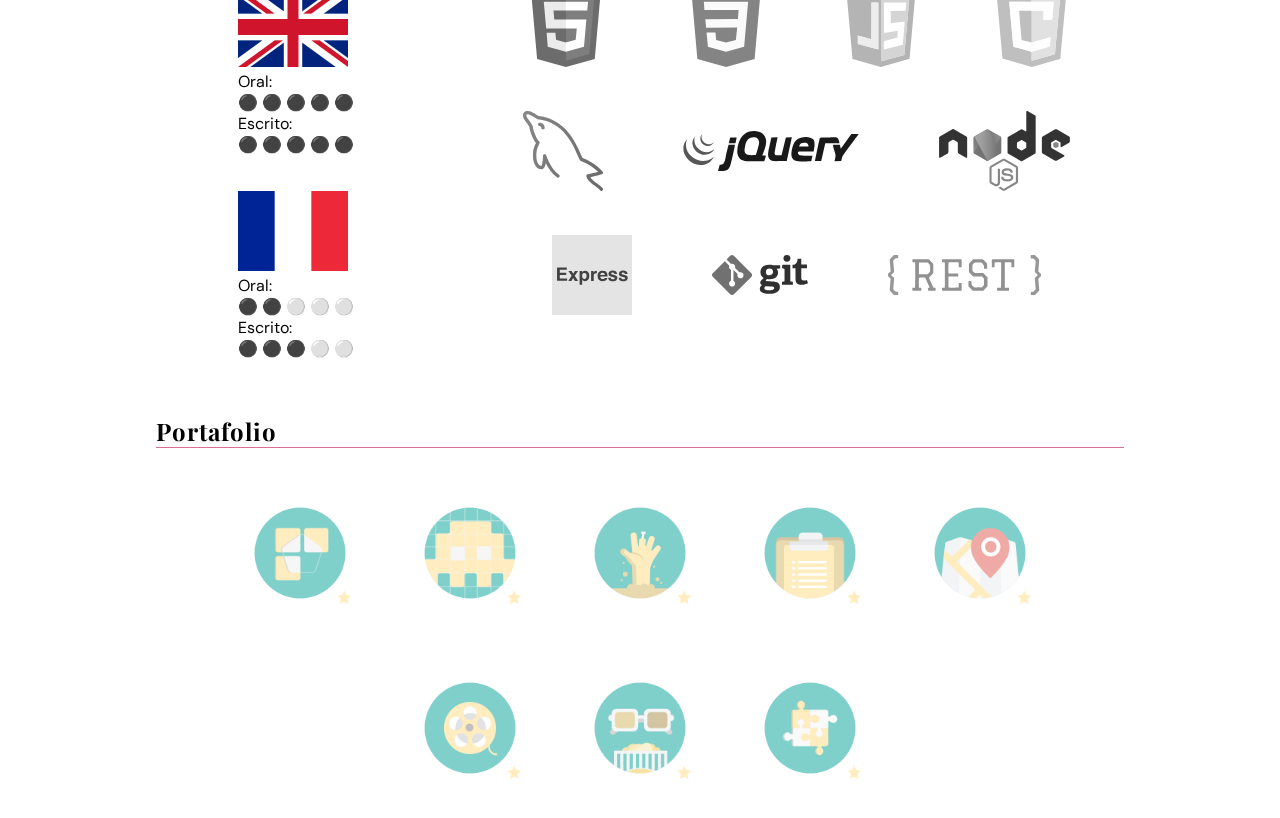
==== commit 8ff74ff7: "update index.html" ====
--- a/index.html
+++ b/index.html
@@ -106,8 +106,32 @@
             <div class="flex_container flex_wrap flex_space_around">
                 <div class="card">
                     <div class="title">
+                        <h3>Frontend Developer</h3>
+                        <p>Freelance</p>
+                    </div>
+                    <div class="year">
+                        <div>
+                            <span>2018</span>
+                            </br><span>2020</span>
+                        </div>
+                    </div>
+                </div>
+                <div class="card">
+                    <div class="title">
                         <h3>Docente de Artes Plásticas</h3>
                         <p>Colegio San Francisco Javier</p>
+                    </div>
+                    <div class="year">
+                        <div>
+                            <span>2019</span>
+
+                        </div>
+                    </div>
+                </div>
+                <div class="card">
+                    <div class="title">
+                        <h3>Programadora</h3>
+                        <p>Festival de Cine Documental de Buenos Aires</p>
                     </div>
                     <div class="year">
                         <div>
@@ -125,28 +149,6 @@
                         <div>
                             <span>2015</span>
                             </br><span>2018</span>
-                        </div>
-                    </div>
-                </div>
-                <div class="card">
-                    <div class="title">
-                        <h3>Programadora</h3>
-                        <p>Festival de Cine Documental de Buenos Aires</p>
-                    </div>
-                    <div class="year">
-                        <div>
-                            <span>2019</span>
-                        </div>
-                    </div>
-                </div>
-                <div class="card">
-                    <div class="title">
-                        <h3>Asistente Artística</h3>
-                        <p>Usina del Arte</p>
-                    </div>
-                    <div class="year">
-                        <div>
-                            <span>2017</span>
                         </div>
                     </div>
                 </div>
@@ -212,12 +214,12 @@
         <section id="portafolio" class="section">
             <h2>Portafolio</h2>
             <div class="thumbnav flex_container flex_wrap flex_center flex_middle">
-                <div class="thumbimg"><a href=https://github.com/karinakorn/Adventure-Time-Puzzle" target="_blank"><img
+                <div class="thumbimg"><a href="https://karinakorn.github.io/Adventure-Time-Puzzle/" target="_blank"><img
                             src="img/portafolio/rompecabezas-icon.png" alt="Rompecabeza" title="Ir a Rompecabezas"></a>
                 </div>
-                <div class="thumbimg"><a href="https://github.com/karinakorn/Pixel-Art" target="_blank"><img
+                <div class="thumbimg"><a href="https://karinakorn.github.io/Pixel-Art/" target="_blank"><img
                             src="img/portafolio/pixel-art-icon.png" alt="Pixel Art" title="Ir a Pixel Art"></a></div>
-                <div class="thumbimg"><a href="https://github.com/karinakorn/Zombie-City" target="_blank"><img
+                <div class="thumbimg"><a href="https://karinakorn.github.io/Zombie-City/" target="_blank"><img
                             src="img/portafolio/ciudad-zombie-icon.png" alt="Ciudad Zombie"
                             title="Ir a Ciudad Zombie"></a>
                 </div>
--- a/css/style.css
+++ b/css/style.css
@@ -59,7 +59,7 @@
     width: 200px;
     height: 200px;
     border-radius: 100%;
-    background-image: url("/img/portada/Karina.jpg");
+    background-image: url("../img/portada/karinakorn.jpg");
     background-position: center;
     background-size: cover;
 }
